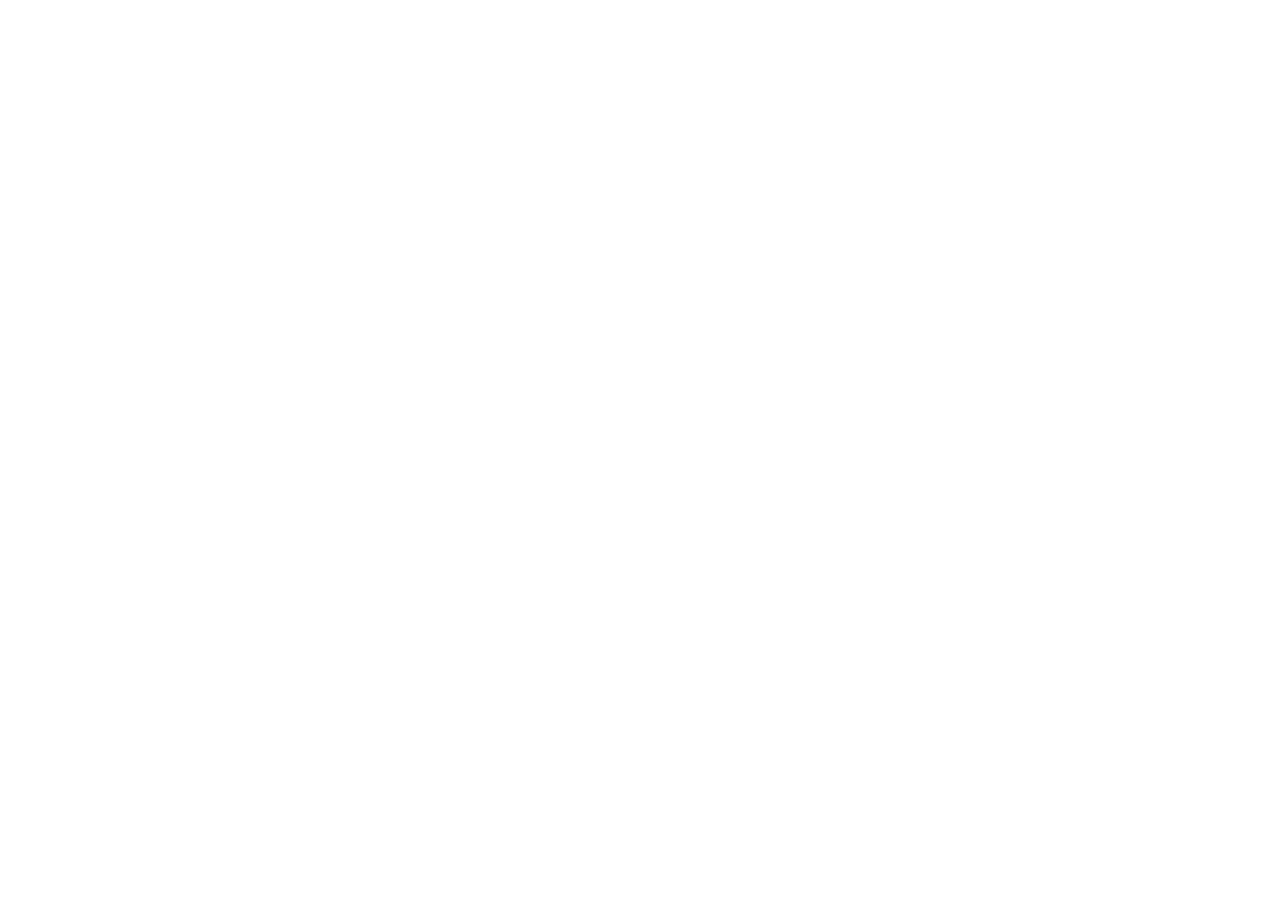
==== calculator-react/index.html @ c2c026b6 "add calculator-react project" ====
<!DOCTYPE html>
<html>
  <head>
    <meta charset="UTF-8">
    <title>Calculator App</title>
  <link rel="shortcut icon" href="/favicon.ico"><link href="/./style.css" rel="stylesheet"></head>
  <body>
  <script type="text/javascript" src="/main.js"></script></body>
</html>
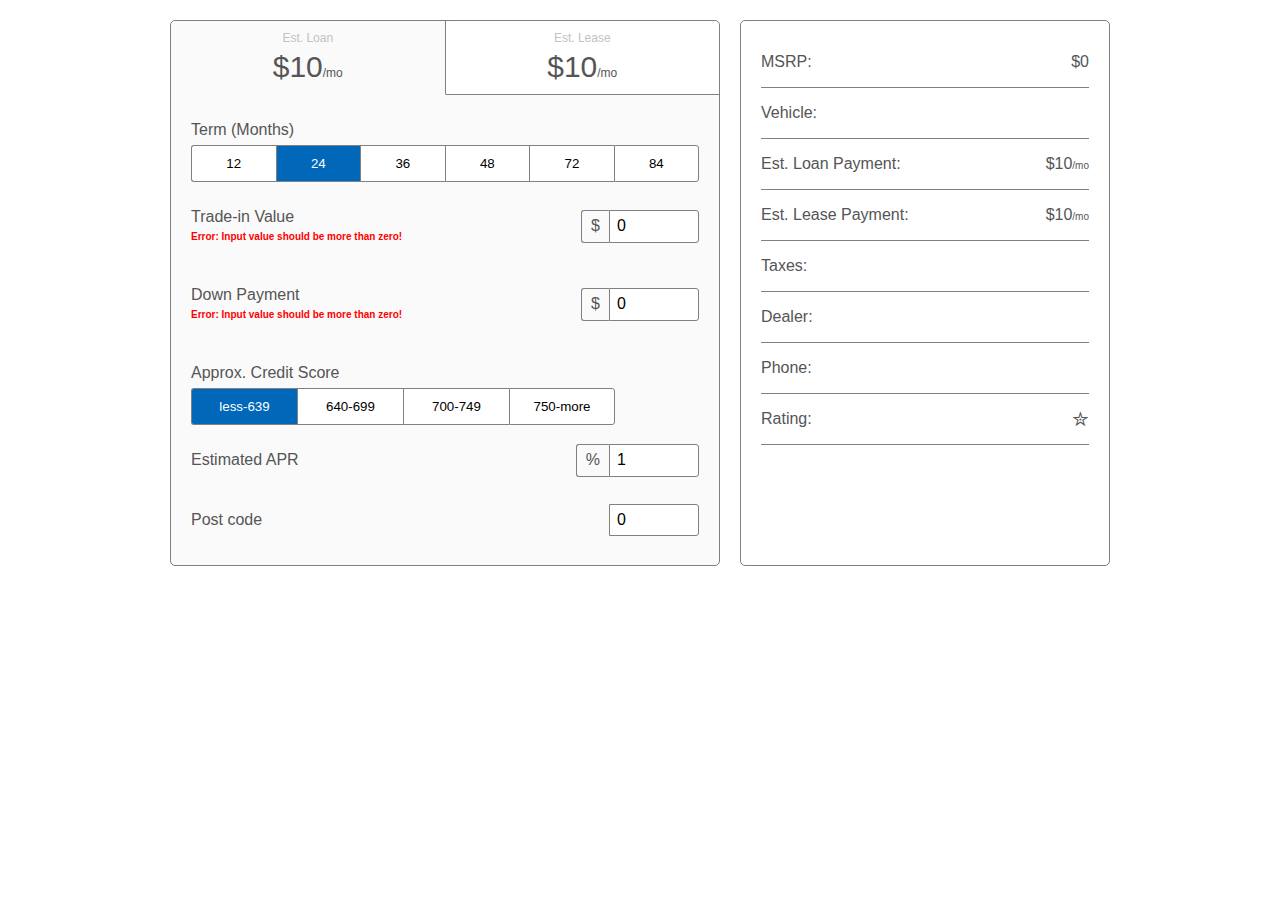
==== commit cea8c0dd: "fix: fix bug with invalid path" ====
--- a/calculator-react/index.html
+++ b/calculator-react/index.html
@@ -3,7 +3,7 @@
   <head>
     <meta charset="UTF-8">
     <title>Calculator App</title>
-  <link rel="shortcut icon" href="/favicon.ico"><link href="/./style.css" rel="stylesheet"></head>
+  <link rel="shortcut icon" href="./favicon.ico"><link href="./style.css" rel="stylesheet"></head>
   <body>
-  <script type="text/javascript" src="/main.js"></script></body>
+  <script type="text/javascript" src="./main.js"></script></body>
 </html>--- a/calculator-react/style.css
+++ b/calculator-react/style.css
@@ -0,0 +1,4 @@
+body{font-family:Arial,Helvetica,sans-serif;color:#555}.wrapper{display:flex;justify-content:space-around;align-items:none;flex-flow:row;max-width:960px;width:100%;margin:10px auto;padding:10px;flex-wrap:wrap}.calcs{max-width:550px;width:100%;border:1px solid gray;border-radius:5px;box-sizing:border-box;background:#fafafa}nav{display:flex;justify-content:space-around;align-items:center;flex-flow:row}nav ul{display:flex;justify-content:space-around;align-items:center;flex-flow:row;list-style:none;margin:0;padding:0;width:100%}nav .menu__item{display:flex;justify-content:center;align-items:center;flex-flow:column;width:50%;margin:0;padding:10px;background:#fff;cursor:pointer;border-top-left-radius:5px;border-top-right-radius:5px;border-bottom:1px solid gray}nav .menu__item.active{background:#fafafa;border-bottom:1px solid #fafafa}nav .menu__item.active:first-child{border-right:1px solid gray;border-top-right-radius:0px;border-bottom-right-radius:0px}nav .menu__item.active:last-child{border-left:1px solid gray;border-top-left-radius:0px;border-bottom-left-radius:0px}nav .menu__item span{color:#c2c2c2;font-size:12px}nav .menu__item div{font-size:30px;margin:5px 0 0 0}nav .menu__item div::before{content:"$"}nav .menu__item div::after{content:"/mo";font-size:12px;font-weight:400}.calcof{padding:10px 20px;box-sizing:border-box}.calcof div.button-group{display:flex;justify-content:left;align-items:center;flex-flow:column;width:100%}.calcof div.button-group p{display:flex;justify-content:left;align-items:none;flex-flow:row;width:100%;margin-bottom:6px}.calcof div.button-group div{display:flex;justify-content:left;align-items:none;flex-flow:row;width:100%;padding:0;list-style:none;margin:0}.calcof div.button-group div button{display:flex;justify-content:center;align-items:center;flex-flow:row;max-width:106px;width:100%;padding:10px 0;background:#fff;border:none;cursor:pointer}.calcof div.button-group div button.active{background:#0067b9;color:#fff}.calcof div.button-group div button:not(:first-child):not(:last-child){border-left:1px solid gray;border-top:1px solid gray;border-bottom:1px solid gray}.calcof div.button-group div button:first-child{border-top-left-radius:3px;border-bottom-left-radius:3px;border-left:1px solid gray;border-top:1px solid gray;border-bottom:1px solid gray}.calcof div.button-group div button:last-child{border-top-right-radius:3px;border-bottom-right-radius:3px;border:1px solid gray}.calcof div.input-group{display:flex;justify-content:space-between;align-items:center;flex-flow:row;margin:10px 0px}.calcof div.input-group p span{font-size:10px;color:red;font-weight:bold}.calcof div.input-group div{display:flex;justify-content:center;align-items:none;flex-flow:row}.calcof div.input-group div label{border-bottom:1px solid gray;border-top:1px solid gray;border-left:1px solid gray;border-bottom-left-radius:3px;border-top-left-radius:3px;padding:6px 9px 7px 9px;font-size:16px;max-width:26px}.calcof div.input-group div input{border-bottom-right-radius:3px;border-top-right-radius:3px;border:1px solid gray;text-align:right;padding:6px 7px;font-size:16px;width:74px;text-align:left}.calcof div.select-group{display:flex;justify-content:space-between;align-items:center;flex-flow:row;margin:10px 0}.calcof div.select-group select{width:115px;text-align:center;padding:4px;font-size:18px}.info__card{max-width:368px;width:100%;border:1px solid gray;border-radius:5px}.info__card ul{list-style:none;padding:0 20px}.info__card li{display:flex;justify-content:space-between;align-items:center;border-bottom:1px solid gray}.info__card li div.usd:before{content:"$"}.info__card li div.usd__alt:before{content:"$"}.info__card li div.usd__alt:after{content:"/mo";font-size:10px}.info__card li div.star:after{content:" ✮";font-size:20px}
+.container{display:flex;justify-content:center;align-items:center;max-width:960px;min-width:320px}
+
+/*# sourceMappingURL=style.css.map*/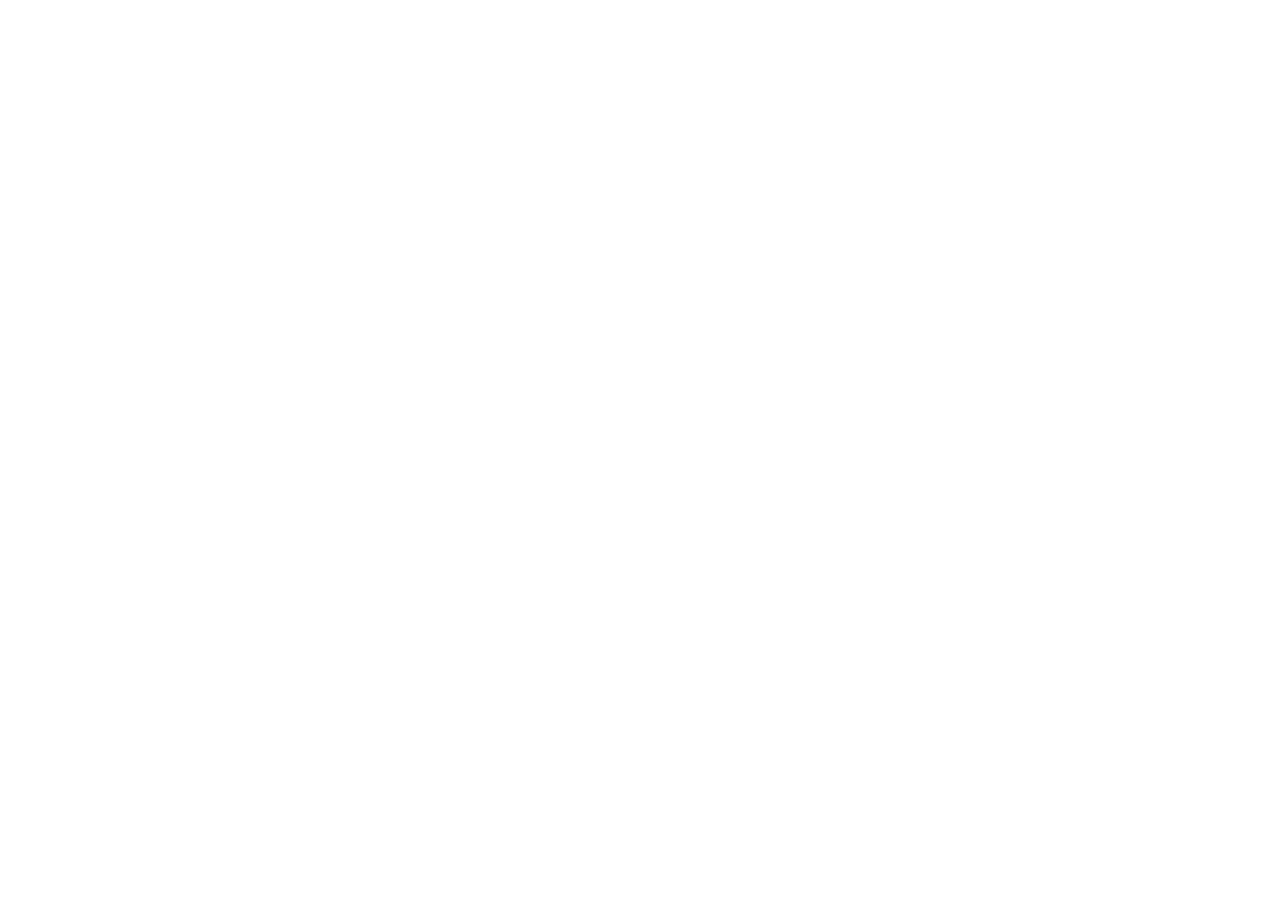
==== commit 05cf5eb5: "add fixes again" ====
--- a/calculator-react/index.html
+++ b/calculator-react/index.html
@@ -3,7 +3,7 @@
   <head>
     <meta charset="UTF-8">
     <title>Calculator App</title>
-  <link rel="shortcut icon" href="./favicon.ico"><link href="./style.css" rel="stylesheet"></head>
+  <link rel="shortcut icon" href="/favicon.ico"><link href="/style.css" rel="stylesheet"></head>
   <body>
-  <script type="text/javascript" src="./main.js"></script></body>
+  <script type="text/javascript" src="/main.js"></script></body>
 </html>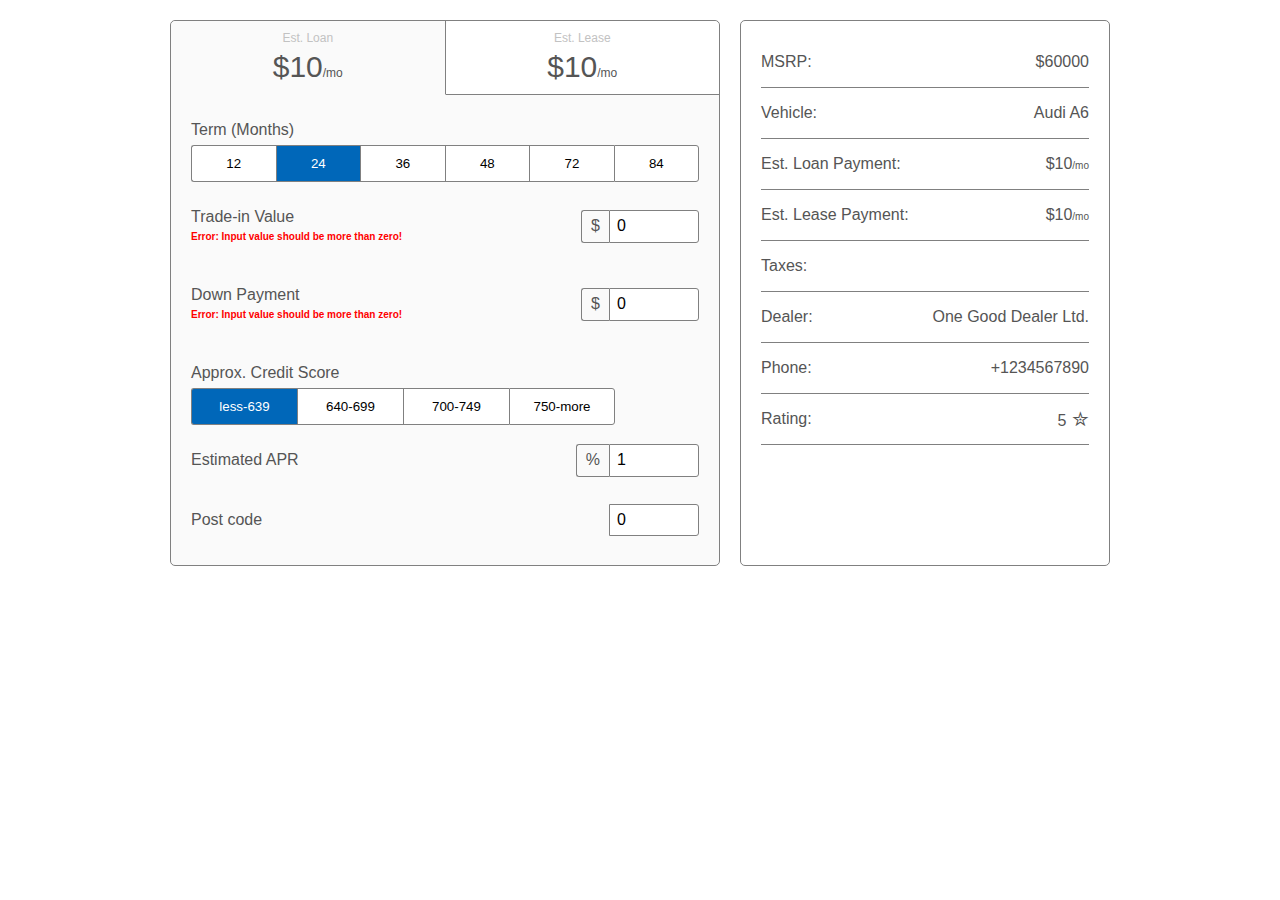
==== commit 765e9668: "add fixes again2" ====
--- a/calculator-react/index.html
+++ b/calculator-react/index.html
@@ -3,7 +3,7 @@
   <head>
     <meta charset="UTF-8">
     <title>Calculator App</title>
-  <link rel="shortcut icon" href="/favicon.ico"><link href="/style.css" rel="stylesheet"></head>
+  <link rel="shortcut icon" href="./favicon.ico"><link href="./style.css" rel="stylesheet"></head>
   <body>
-  <script type="text/javascript" src="/main.js"></script></body>
+  <script type="text/javascript" src="./main.js"></script></body>
 </html>--- a/calculator-react/style.css
+++ b/calculator-react/style.css
@@ -0,0 +1,4 @@
+body{font-family:Arial,Helvetica,sans-serif;color:#555}.wrapper{display:flex;justify-content:space-around;align-items:none;flex-flow:row;max-width:960px;width:100%;margin:10px auto;padding:10px;flex-wrap:wrap}.calcs{max-width:550px;width:100%;border:1px solid gray;border-radius:5px;box-sizing:border-box;background:#fafafa}nav{display:flex;justify-content:space-around;align-items:center;flex-flow:row}nav ul{display:flex;justify-content:space-around;align-items:center;flex-flow:row;list-style:none;margin:0;padding:0;width:100%}nav .menu__item{display:flex;justify-content:center;align-items:center;flex-flow:column;width:50%;margin:0;padding:10px;background:#fff;cursor:pointer;border-top-left-radius:5px;border-top-right-radius:5px;border-bottom:1px solid gray}nav .menu__item.active{background:#fafafa;border-bottom:1px solid #fafafa}nav .menu__item.active:first-child{border-right:1px solid gray;border-top-right-radius:0px;border-bottom-right-radius:0px}nav .menu__item.active:last-child{border-left:1px solid gray;border-top-left-radius:0px;border-bottom-left-radius:0px}nav .menu__item span{color:#c2c2c2;font-size:12px}nav .menu__item div{font-size:30px;margin:5px 0 0 0}nav .menu__item div::before{content:"$"}nav .menu__item div::after{content:"/mo";font-size:12px;font-weight:400}.calcof{padding:10px 20px;box-sizing:border-box}.calcof div.button-group{display:flex;justify-content:left;align-items:center;flex-flow:column;width:100%}.calcof div.button-group p{display:flex;justify-content:left;align-items:none;flex-flow:row;width:100%;margin-bottom:6px}.calcof div.button-group div{display:flex;justify-content:left;align-items:none;flex-flow:row;width:100%;padding:0;list-style:none;margin:0}.calcof div.button-group div button{display:flex;justify-content:center;align-items:center;flex-flow:row;max-width:106px;width:100%;padding:10px 0;background:#fff;border:none;cursor:pointer}.calcof div.button-group div button.active{background:#0067b9;color:#fff}.calcof div.button-group div button:not(:first-child):not(:last-child){border-left:1px solid gray;border-top:1px solid gray;border-bottom:1px solid gray}.calcof div.button-group div button:first-child{border-top-left-radius:3px;border-bottom-left-radius:3px;border-left:1px solid gray;border-top:1px solid gray;border-bottom:1px solid gray}.calcof div.button-group div button:last-child{border-top-right-radius:3px;border-bottom-right-radius:3px;border:1px solid gray}.calcof div.input-group{display:flex;justify-content:space-between;align-items:center;flex-flow:row;margin:10px 0px}.calcof div.input-group p span{font-size:10px;color:red;font-weight:bold}.calcof div.input-group div{display:flex;justify-content:center;align-items:none;flex-flow:row}.calcof div.input-group div label{border-bottom:1px solid gray;border-top:1px solid gray;border-left:1px solid gray;border-bottom-left-radius:3px;border-top-left-radius:3px;padding:6px 9px 7px 9px;font-size:16px;max-width:26px}.calcof div.input-group div input{border-bottom-right-radius:3px;border-top-right-radius:3px;border:1px solid gray;text-align:right;padding:6px 7px;font-size:16px;width:74px;text-align:left}.calcof div.select-group{display:flex;justify-content:space-between;align-items:center;flex-flow:row;margin:10px 0}.calcof div.select-group select{width:115px;text-align:center;padding:4px;font-size:18px}.info__card{max-width:368px;width:100%;border:1px solid gray;border-radius:5px}.info__card ul{list-style:none;padding:0 20px}.info__card li{display:flex;justify-content:space-between;align-items:center;border-bottom:1px solid gray}.info__card li div.usd:before{content:"$"}.info__card li div.usd__alt:before{content:"$"}.info__card li div.usd__alt:after{content:"/mo";font-size:10px}.info__card li div.star:after{content:" ✮";font-size:20px}
+.container{display:flex;justify-content:center;align-items:center;max-width:960px;min-width:320px}
+
+/*# sourceMappingURL=style.css.map*/